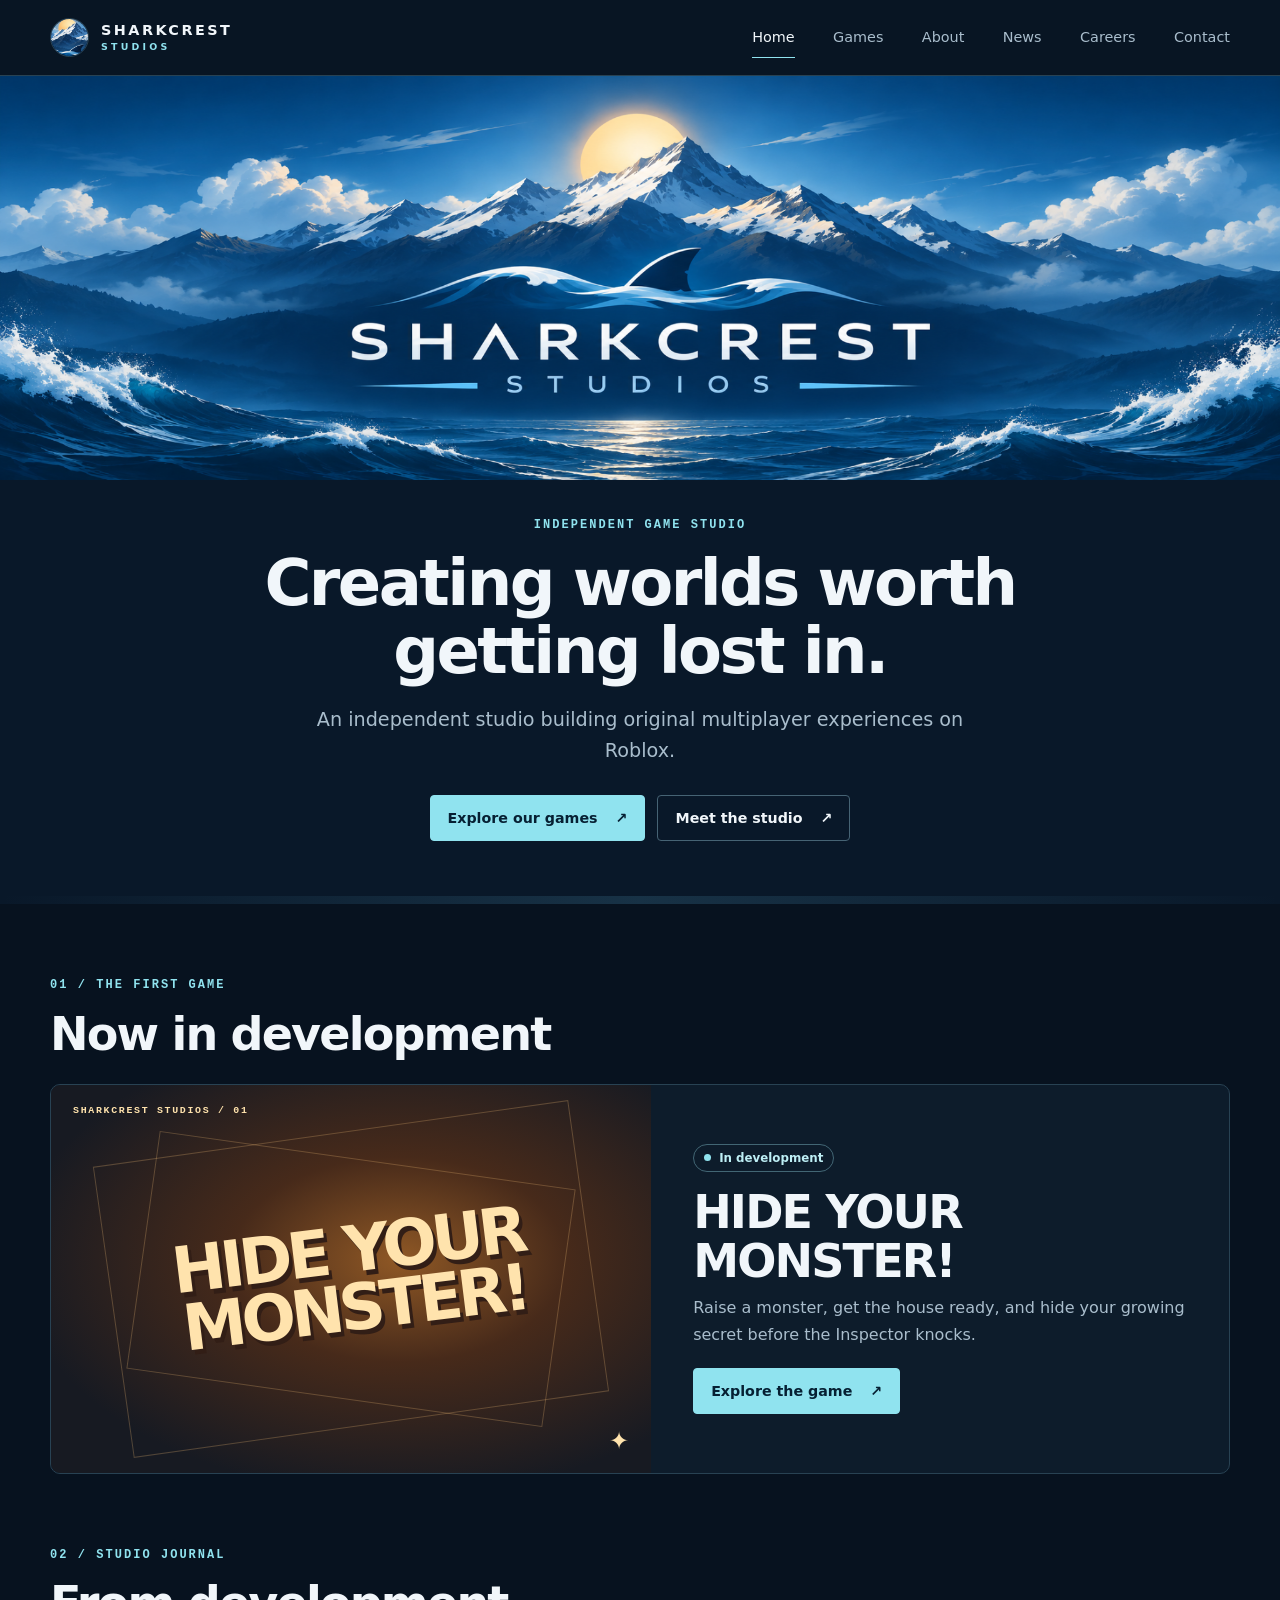
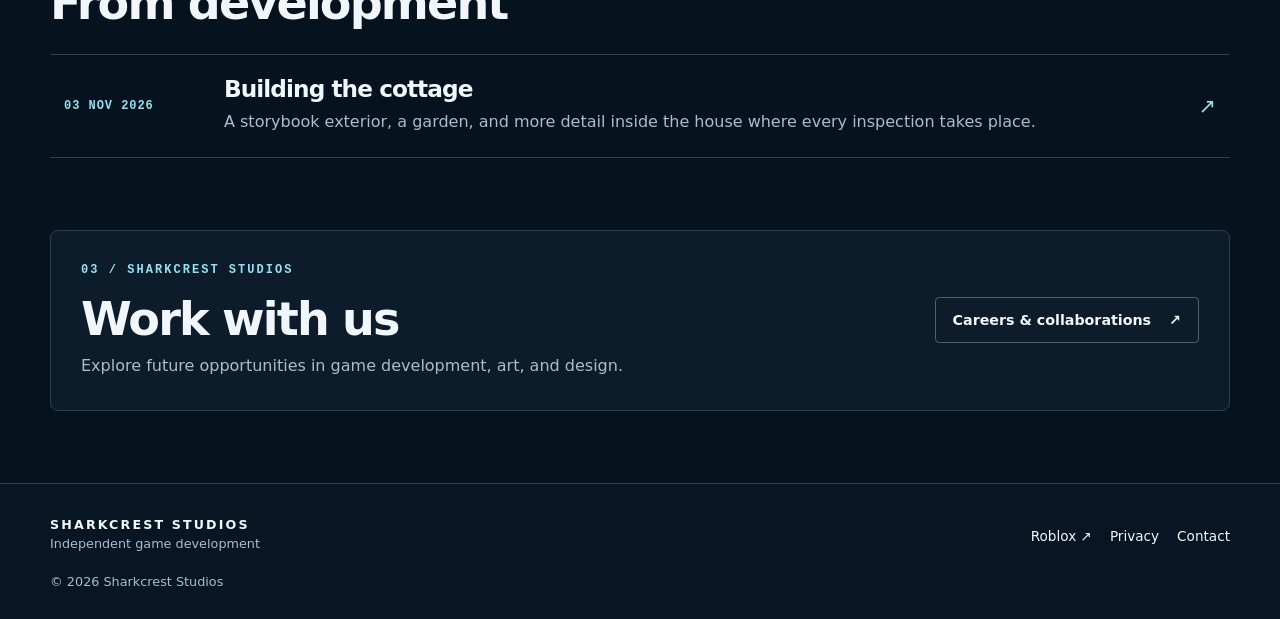
==== index.html @ ebbd26b5 "Import Sharkcrest Studios site from old host" ====
<!doctype html>
<html lang="en"><head><meta charset="utf-8"><meta name="viewport" content="width=device-width,initial-scale=1">
<title>Sharkcrest Studios</title><meta name="description" content="Independent Roblox game development."><meta name="google-site-verification" content="pZki12ZnaTEAWYkzwrIM5q7NcxKuATEVs8t-4s3hhcg"><meta name="msvalidate.01" content="9DD82C18F36D08FA622FC4B6A8618DF2"><meta name="theme-color" content="#07121f">
<link rel="canonical" href="https://sharkcreststudios.com/"><link rel="icon" href="/assets/favicon.png"><link rel="stylesheet" href="/assets/site.css">
<meta property="og:site_name" content="Sharkcrest Studios"><meta property="og:type" content="website"><meta property="og:title" content="Sharkcrest Studios"><meta property="og:description" content="Independent Roblox game development."><meta property="og:url" content="https://sharkcreststudios.com/"><meta property="og:image" content="https://sharkcreststudios.com/assets/banner.png"><meta property="og:image:alt" content="Sharkcrest Studios ocean and mountain banner"><meta name="twitter:card" content="summary_large_image">
<script type="application/ld+json">{"@context":"https://schema.org","@type":"Organization","name":"Sharkcrest Studios","url":"https://sharkcreststudios.com","logo":"https://sharkcreststudios.com/assets/crest.png","foundingDate":"2026-11-07","sameAs":["https://www.roblox.com/communities/379999821"]}</script><script type="application/ld+json">{"@context":"https://schema.org","@type":"WebSite","name":"Sharkcrest Studios","url":"https://sharkcreststudios.com/"}</script><script defer src="/assets/site.js"></script></head>
<body><a href="#main" class="skip">Skip to content</a><header><div class="wrap header"><a class="brand" href="/" aria-label="Sharkcrest Studios home"><img src="/assets/favicon.png" alt="" width="39" height="39"><span>SHARKCREST<small>STUDIOS</small></span></a><button class="menu" type="button" aria-controls="navigation" aria-expanded="false" hidden>Menu</button><nav id="navigation" aria-label="Main navigation"><a href="/" aria-current="page">Home</a><a href="/games/">Games</a><a href="/about/">About</a><a href="/news/">News</a><a href="/careers/">Careers</a><a href="/contact/">Contact</a></nav></div></header>
<main id="main" tabindex="-1">
    <section class="hero"><img src="/assets/banner.png" width="2048" height="647" alt="Sharkcrest Studios wordmark over ocean waves and a sunlit mountain range" fetchpriority="high"><div class="hero-copy wrap"><p class="eyebrow">INDEPENDENT GAME STUDIO</p><h1>Creating worlds worth<br class="desktop"> getting lost in.</h1><p class="lede">An independent studio building original multiplayer experiences on Roblox.</p><div class="actions"><a class="button primary" href="/games/">Explore our games <span aria-hidden="true">↗</span></a><a class="button " href="/about/">Meet the studio <span aria-hidden="true">↗</span></a></div></div></section>
    <section class="wrap section"><p class="eyebrow">01 / THE FIRST GAME</p><h2 class="section-title">Now in development</h2><article class="feature"><div class="game-art" aria-hidden="true"><span>SHARKCREST STUDIOS / 01</span><strong>HIDE YOUR MONSTER!</strong><b>✦</b></div><div class="feature-copy"><span class="status"><i></i>In development</span><h2>HIDE YOUR MONSTER!</h2><p>Raise a monster, get the house ready, and hide your growing secret before the Inspector knocks.</p><a class="button primary" href="/games/hide-your-monster/">Explore the game <span aria-hidden="true">↗</span></a></div></article></section>
    <section class="wrap section"><p class="eyebrow">02 / STUDIO JOURNAL</p><h2 class="section-title">From development</h2><a class="news-row" href="/news/building-the-cottage/"><time datetime="2026-11-03">03 NOV 2026</time><div><h3>Building the cottage</h3><p>A storybook exterior, a garden, and more detail inside the house where every inspection takes place.</p></div><span aria-hidden="true">↗</span></a></section>
    <section class="wrap section"><div class="callout"><div><p class="eyebrow">03 / SHARKCREST STUDIOS</p><h2>Work with us</h2><p>Explore future opportunities in game development, art, and design.</p></div><a class="button " href="/careers/">Careers &amp; collaborations <span aria-hidden="true">↗</span></a></div></section></main><footer><div class="wrap footer"><div><strong>SHARKCREST STUDIOS</strong><p>Independent game development</p></div><div><a href="https://www.roblox.com/communities/379999821">Roblox ↗</a><a href="/privacy/">Privacy</a><a href="/contact/">Contact</a></div><small>© 2026 Sharkcrest Studios</small></div></footer></body></html>
---- assets/site.css ----
@charset "UTF-8";
:root{color-scheme:dark;--bg:#07121f;--panel:#0d1c2b;--ink:#f1f6fa;--muted:#a9bdcc;--accent:#90e3ef;--line:#284253;--width:1180px;font-family:system-ui,-apple-system,"Segoe UI",sans-serif}
*{box-sizing:border-box}body{margin:0;background:var(--bg);color:var(--ink);min-height:100vh;display:flex;flex-direction:column}main{flex:1}img{display:block;max-width:100%;height:auto}a{color:inherit;text-decoration:none}button{font:inherit}a,button{ -webkit-tap-highlight-color:transparent}a:focus-visible,button:focus-visible{outline:2px solid var(--accent);outline-offset:5px}[hidden]{display:none!important}
.wrap{width:min(var(--width),calc(100% - 96px));margin-inline:auto}.skip{position:fixed;left:16px;top:12px;z-index:4;background:var(--accent);color:var(--bg);padding:12px;transform:translateY(-200%)}.skip:focus{transform:none}
header{border-bottom:1px solid var(--line);background:#081523}.header{min-height:75px;display:flex;align-items:center;justify-content:space-between;gap:28px}.brand{display:flex;align-items:center;gap:12px;font-size:.9rem;font-weight:750;letter-spacing:.17em;line-height:1.15}.brand img{border:1px solid var(--line);border-radius:50%}.brand small{display:block;color:var(--accent);font-size:.59rem;letter-spacing:.34em;margin-top:4px}nav{display:flex;gap:clamp(14px,3vw,40px);align-items:center}nav a{font-size:.9rem;color:var(--muted);padding:12px 0;border-bottom:1px solid transparent}nav a:hover,nav a[aria-current]{color:var(--ink);border-color:var(--accent)}.menu{color:var(--ink);background:var(--panel);border:1px solid var(--line);padding:10px 15px;min-height:44px;border-radius:4px}
.hero{text-align:center;background:#091829;position:relative;isolation:isolate}.hero>img{width:100%;height:auto;max-height:540px;object-fit:cover}.hero-copy{padding:36px 0 63px}.hero::after{content:"";position:absolute;inset:auto 0 0;height:8px;background:linear-gradient(90deg,transparent,#43809d,transparent);opacity:.25;animation:tide 9s ease-in-out infinite;z-index:-1}@keyframes tide{50%{opacity:.65}}
.eyebrow{color:var(--accent);font-family:ui-monospace,Consolas,monospace;font-size:.75rem;font-weight:700;letter-spacing:.17em;line-height:1.55;margin:0 0 15px;text-transform:uppercase}.eyebrow span{margin:0 .5em}.eyebrow a:hover{text-decoration:underline}
h1,h2,h3,p{margin:0}h1,h2,h3{line-height:1.06;letter-spacing:-.04em}h1{font-size:clamp(2.55rem,6vw,5.25rem);font-weight:730;text-wrap:balance}h2{font-size:clamp(1.8rem,3.6vw,3.15rem)}h3{font-size:1.45rem}p{line-height:1.65;color:var(--muted)}.lede{font-size:clamp(1rem,2vw,1.2rem);max-width:58ch;margin-top:18px}.hero .lede{margin-inline:auto}.actions{display:flex;flex-wrap:wrap;justify-content:center;gap:12px;margin-top:28px}
.button{display:inline-flex;gap:18px;align-items:center;justify-content:center;min-height:46px;padding:11px 17px;border:1px solid #466374;border-radius:4px;font-size:.89rem;font-weight:700;transition:background .2s,color .2s,border-color .2s}.button:hover{background:#173347;border-color:var(--accent)}.primary{background:var(--accent);color:#062033;border-color:var(--accent)}.primary:hover{background:#c7f8ff;color:#062033}
.section{padding-block:72px}.section+.section{padding-top:0}.section-title{margin-bottom:26px}.intro{padding-top:82px;padding-bottom:40px}.snug{padding-top:12px}.feature,.split,.game-intro{display:grid;grid-template-columns:1.12fr 1fr;align-items:center;gap:42px}.feature{border:1px solid var(--line);border-radius:10px;overflow:hidden;background:var(--panel)}.feature-copy{padding:28px 34px 28px 0}.feature-copy h2{margin:16px 0 10px}.feature-copy .button,.split .button,.tiles .button,.prose .button{margin-top:20px}
.status{display:inline-flex;align-items:center;gap:8px;color:#bdeef4;border:1px solid #426674;padding:6px 10px;border-radius:30px;font-size:.74rem;font-weight:700}.status i{width:7px;height:7px;background:var(--accent);border-radius:50%}.game-intro h1{margin-top:16px}.access{margin:12px 0 20px;font-size:.9rem}
.game-art{min-height:300px;aspect-ratio:1.55;position:relative;isolation:isolate;overflow:hidden;background:radial-gradient(ellipse at 58% 45%,#8f5825 0%,#472a1a 34%,#171a22 78%);padding:22px;display:flex;justify-content:center;align-items:center;color:#ffe3ad}.game-art::before,.game-art::after{content:"";position:absolute;z-index:-1;inset:12% 10%;border:1px solid #e9b57246;transform:rotate(-8deg)}.game-art::after{inset:19% 15%;transform:rotate(8deg)}.game-art span{position:absolute;top:20px;left:22px;font:700 .62rem ui-monospace,monospace;letter-spacing:.17em}.game-art strong{font-weight:900;font-size:clamp(2.3rem,5vw,4.8rem);letter-spacing:-.075em;line-height:.91;max-width:8ch;text-align:center;text-shadow:3px 5px 0 #321e16;transform:rotate(-7deg)}.game-art b{position:absolute;bottom:18px;right:22px;font-size:1.5rem}.game-intro .game-art,.split img{border-radius:8px;border:1px solid var(--line)}
.news-row{display:grid;grid-template-columns:140px 1fr auto;gap:20px;align-items:center;border-block:1px solid var(--line);padding:22px 14px;transition:background .2s}.news-row+.news-row{border-top:0}.news-row:hover{background:var(--panel)}.news-row time{font:700 .75rem ui-monospace,monospace;color:var(--accent);letter-spacing:.08em}.news-row p{margin-top:7px}.news-row>span{font-size:1.3rem;color:var(--accent)}
.callout{display:flex;justify-content:space-between;align-items:center;gap:24px;background:var(--panel);padding:30px;border:1px solid var(--line);border-radius:8px}.callout p:last-child,.split h2+p,.tiles h2+p,.tiles h3+p{margin-top:10px}.split p+p,.prose p+p{margin-top:14px}.tiles{display:grid;grid-template-columns:repeat(auto-fit,minmax(min(100%,245px),1fr));gap:16px}.tiles article{border:1px solid var(--line);background:var(--panel);border-radius:8px;padding:24px}.prose p{max-width:68ch;font-size:1.08rem}
footer{background:#081523;border-top:1px solid var(--line)}.footer{display:grid;grid-template-columns:1fr auto;gap:16px;padding-block:30px}.footer strong{font-size:.79rem;letter-spacing:.17em}.footer p,.footer small{font-size:.8rem;color:var(--muted)}.footer div:nth-child(2){display:flex;gap:18px;flex-wrap:wrap;font-size:.85rem;align-items:flex-start}.footer a:hover{color:var(--accent)}
@media(max-width:1000px){.wrap{width:calc(100% - 56px)}.feature,.split,.game-intro{gap:25px}}
@media(max-width:760px){.wrap{width:calc(100% - 36px)}.header{min-height:64px;flex-wrap:wrap;gap:0}.menu{margin-left:auto}nav{width:100%;display:grid;grid-template-columns:repeat(3,1fr);gap:0 12px;padding:8px 0 13px}nav a{padding:12px 6px}.hero>img{min-height:155px;object-position:center}.hero-copy{padding:28px 0 43px}.desktop{display:none}.section{padding-block:48px}.intro{padding-top:49px;padding-bottom:30px}.snug{padding-top:6px}.feature,.split,.game-intro{grid-template-columns:1fr}.feature{gap:0}.feature-copy{padding:22px}.game-art{min-height:230px;max-height:330px}.game-art strong{font-size:clamp(2.5rem,10vw,4.4rem)}.news-row{grid-template-columns:1fr auto;gap:8px}.news-row time{grid-column:1/-1}.callout{align-items:flex-start;flex-direction:column;padding:22px}.footer{grid-template-columns:1fr}}
@media(prefers-reduced-motion:reduce){*,*::before,*::after{animation:none!important;transition:none!important;scroll-behavior:auto!important}}
.game-art{width:100%;min-width:0}

/* Keep the complete supplied banner visible at every screen ratio. */
.hero > img {
  min-height: 0;
  max-height: none;
  object-fit: contain;
}
.hero h1 {
  font-size: clamp(2.35rem, 5vw, 4.25rem);
}
.hero::after {
  animation-iteration-count: 1;
}
.feature + .feature {
  margin-top: 24px;
}
.news-row h2 {
  font-size: 1.45rem;
}
.footer a {
  display: inline-flex;
  align-items: center;
  min-height: 44px;
}
.prose {
  max-width: 760px;
  margin-left: max(48px, calc((100% - var(--width)) / 2));
}
#main:focus {
  outline: none;
}
@media (max-width: 1000px) {
  .prose {
    margin-left: 28px;
  }
}
@media (max-width: 760px) {
  .prose {
    margin-left: 18px;
  }
  .game-art strong {
    font-size: clamp(2.5rem, 10vw, 3.8rem);
  }
}
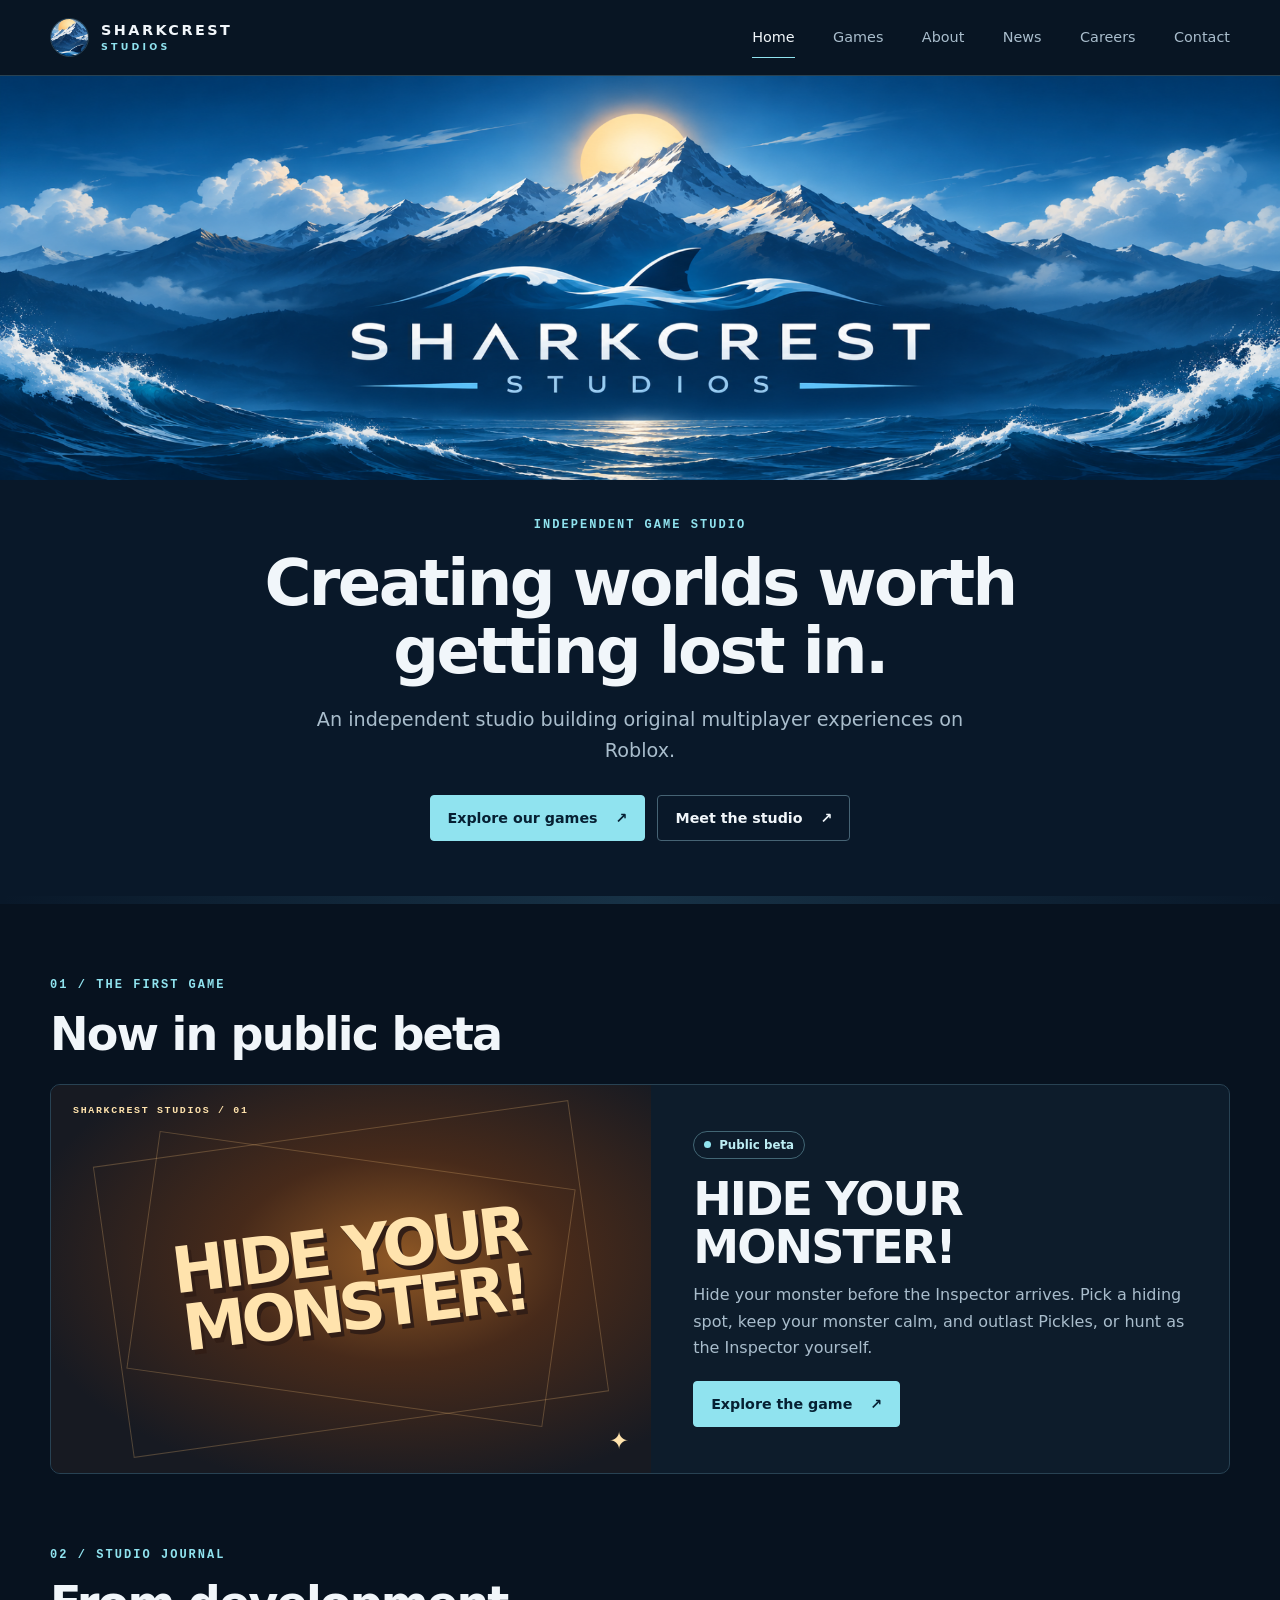
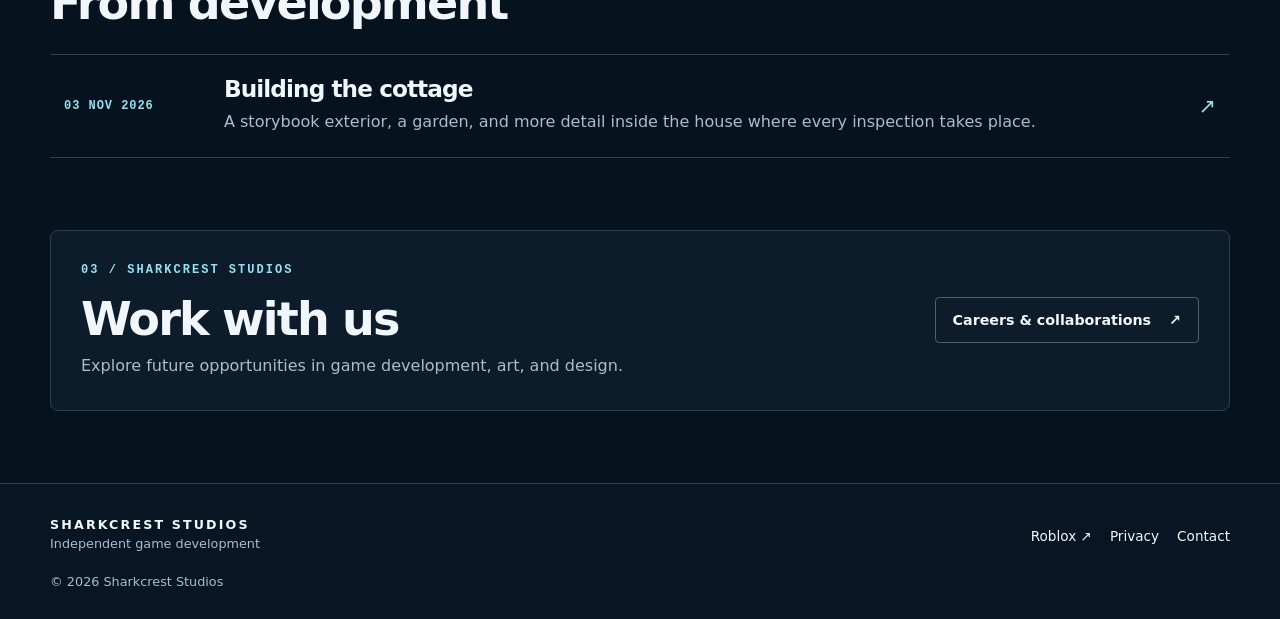
==== commit a2416c82: "HIDE YOUR MONSTER! public beta launch: update game pages and hero image Co-Authored-By: Claude Opus " ====
--- a/index.html
+++ b/index.html
@@ -7,6 +7,6 @@
 <body><a href="#main" class="skip">Skip to content</a><header><div class="wrap header"><a class="brand" href="/" aria-label="Sharkcrest Studios home"><img src="/assets/favicon.png" alt="" width="39" height="39"><span>SHARKCREST<small>STUDIOS</small></span></a><button class="menu" type="button" aria-controls="navigation" aria-expanded="false" hidden>Menu</button><nav id="navigation" aria-label="Main navigation"><a href="/" aria-current="page">Home</a><a href="/games/">Games</a><a href="/about/">About</a><a href="/news/">News</a><a href="/careers/">Careers</a><a href="/contact/">Contact</a></nav></div></header>
 <main id="main" tabindex="-1">
     <section class="hero"><img src="/assets/banner.png" width="2048" height="647" alt="Sharkcrest Studios wordmark over ocean waves and a sunlit mountain range" fetchpriority="high"><div class="hero-copy wrap"><p class="eyebrow">INDEPENDENT GAME STUDIO</p><h1>Creating worlds worth<br class="desktop"> getting lost in.</h1><p class="lede">An independent studio building original multiplayer experiences on Roblox.</p><div class="actions"><a class="button primary" href="/games/">Explore our games <span aria-hidden="true">↗</span></a><a class="button " href="/about/">Meet the studio <span aria-hidden="true">↗</span></a></div></div></section>
-    <section class="wrap section"><p class="eyebrow">01 / THE FIRST GAME</p><h2 class="section-title">Now in development</h2><article class="feature"><div class="game-art" aria-hidden="true"><span>SHARKCREST STUDIOS / 01</span><strong>HIDE YOUR MONSTER!</strong><b>✦</b></div><div class="feature-copy"><span class="status"><i></i>In development</span><h2>HIDE YOUR MONSTER!</h2><p>Raise a monster, get the house ready, and hide your growing secret before the Inspector knocks.</p><a class="button primary" href="/games/hide-your-monster/">Explore the game <span aria-hidden="true">↗</span></a></div></article></section>
+    <section class="wrap section"><p class="eyebrow">01 / THE FIRST GAME</p><h2 class="section-title">Now in public beta</h2><article class="feature"><div class="game-art" aria-hidden="true"><span>SHARKCREST STUDIOS / 01</span><strong>HIDE YOUR MONSTER!</strong><b>✦</b></div><div class="feature-copy"><span class="status"><i></i>Public beta</span><h2>HIDE YOUR MONSTER!</h2><p>Hide your monster before the Inspector arrives. Pick a hiding spot, keep your monster calm, and outlast Pickles, or hunt as the Inspector yourself.</p><a class="button primary" href="/games/hide-your-monster/">Explore the game <span aria-hidden="true">↗</span></a></div></article></section>
     <section class="wrap section"><p class="eyebrow">02 / STUDIO JOURNAL</p><h2 class="section-title">From development</h2><a class="news-row" href="/news/building-the-cottage/"><time datetime="2026-11-03">03 NOV 2026</time><div><h3>Building the cottage</h3><p>A storybook exterior, a garden, and more detail inside the house where every inspection takes place.</p></div><span aria-hidden="true">↗</span></a></section>
     <section class="wrap section"><div class="callout"><div><p class="eyebrow">03 / SHARKCREST STUDIOS</p><h2>Work with us</h2><p>Explore future opportunities in game development, art, and design.</p></div><a class="button " href="/careers/">Careers &amp; collaborations <span aria-hidden="true">↗</span></a></div></section></main><footer><div class="wrap footer"><div><strong>SHARKCREST STUDIOS</strong><p>Independent game development</p></div><div><a href="https://www.roblox.com/communities/379999821">Roblox ↗</a><a href="/privacy/">Privacy</a><a href="/contact/">Contact</a></div><small>© 2026 Sharkcrest Studios</small></div></footer></body></html>
